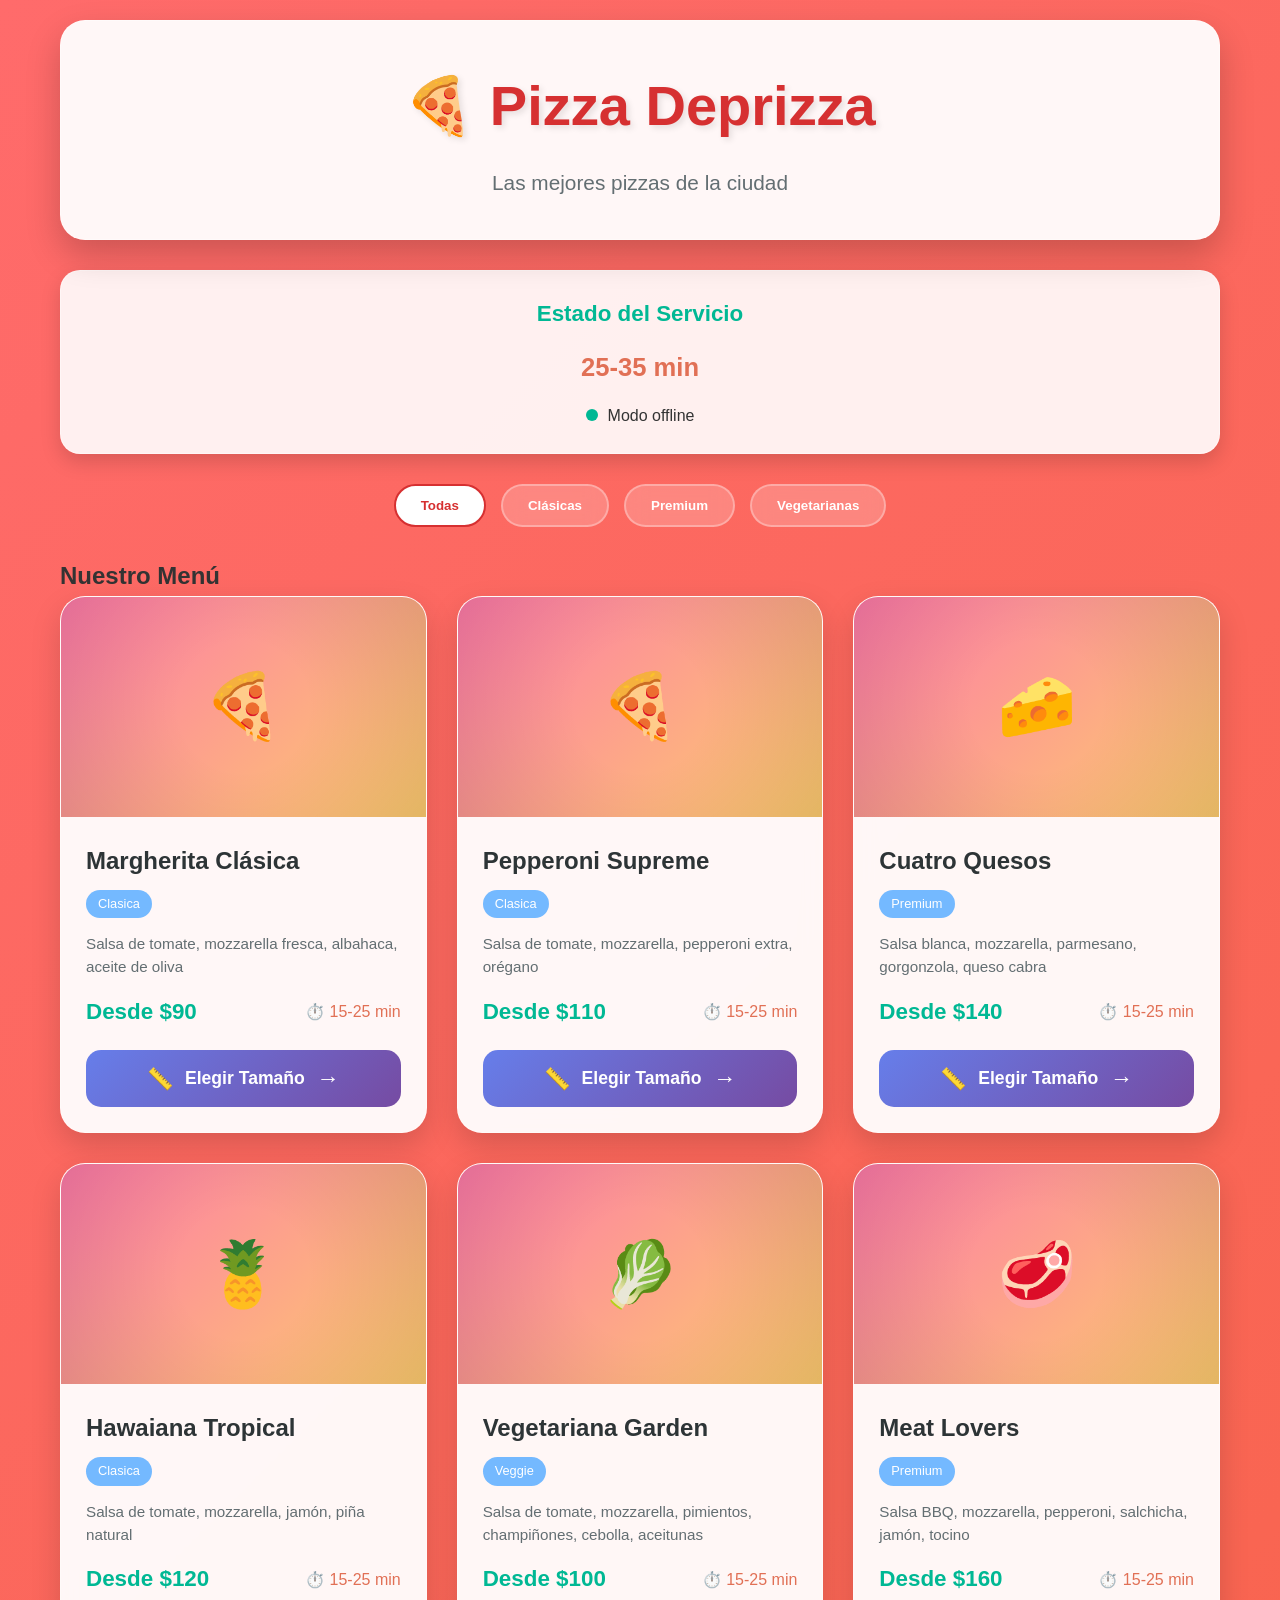
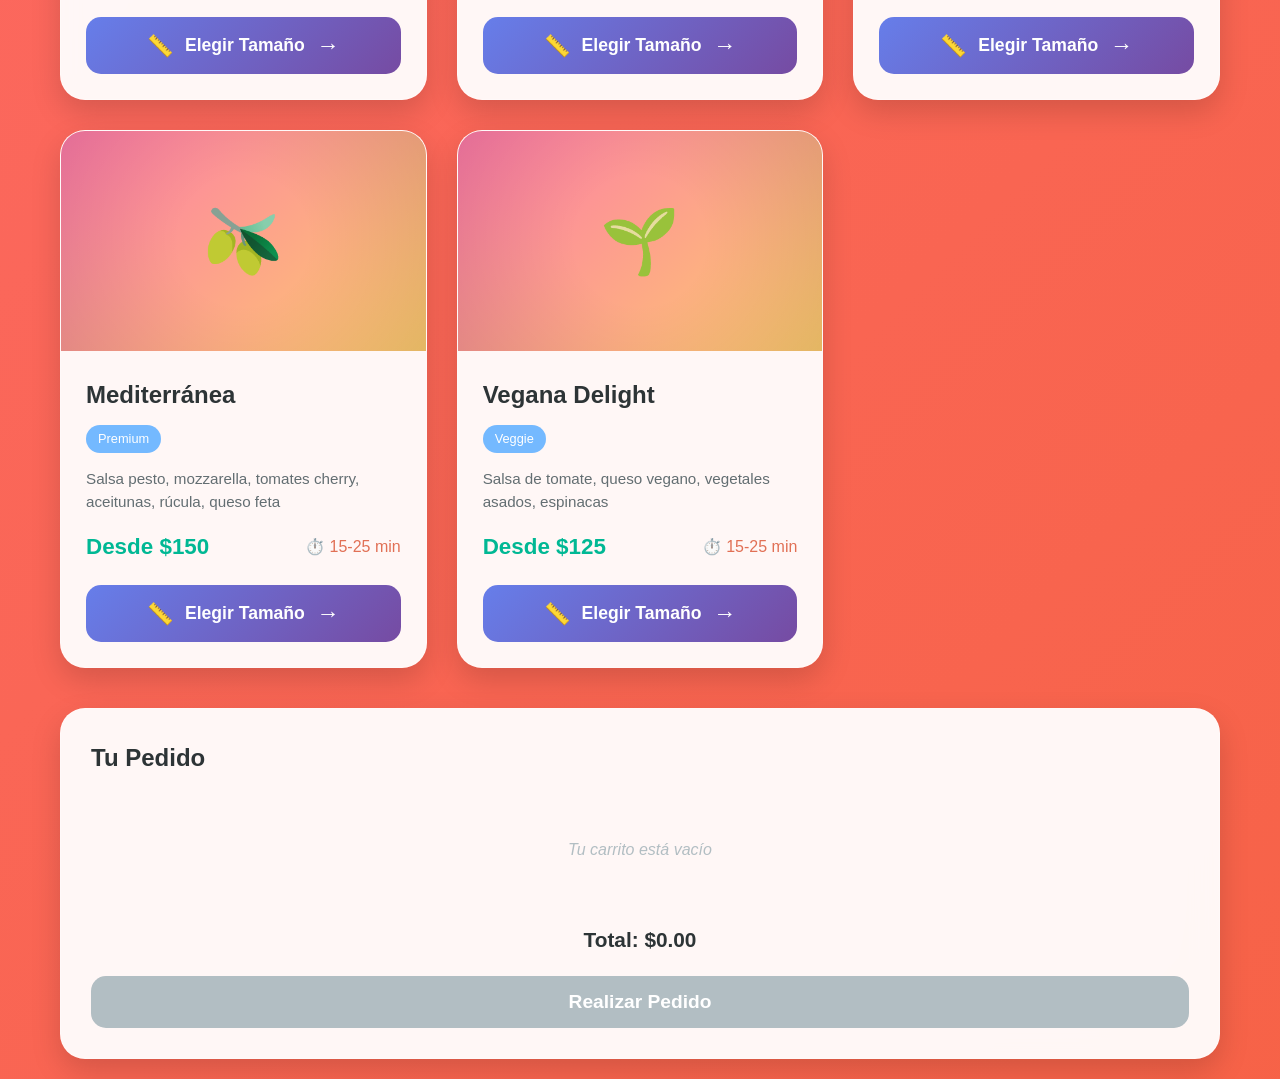
==== index.html @ fe65d40d "PARTE 1" ====
<!DOCTYPE html>
<html lang="es">
<head>
    <meta charset="UTF-8">
    <meta name="viewport" content="width=device-width, initial-scale=1.0">
    <title>Pizza Deprizza - Menú</title>
    <link rel="stylesheet" href="static/css/styles.css">
</head>
<body>
    <div class="container">
        <!-- Header -->
        <div class="header">
            <h1>🍕 Pizza Deprizza</h1>
            <p>Las mejores pizzas de la ciudad</p>
        </div>

        <!-- Status Bar -->
        <div class="status-bar">
            <h3>Estado del Servicio</h3>
            <div class="delivery-time" id="deliveryTime">Tiempo estimado: 25-35 min</div>
            <div class="status-indicator" id="statusIndicator">
                <span class="status-dot"></span>
                <span id="statusText">Recibiendo órdenes</span>
            </div>
        </div>

        <!-- Filtros -->
        <div class="filters">
            <button class="filter-btn active" data-filter="all">Todas</button>
            <button class="filter-btn" data-filter="clasica">Clásicas</button>
            <button class="filter-btn" data-filter="premium">Premium</button>
            <button class="filter-btn" data-filter="veggie">Vegetarianas</button>
        </div>

        <section class="menu">
            <h2>Nuestro Menú</h2>
            <div id="menuGrid" class="menu-grid"></div>  <!-- 👈 Este div es clave -->
          </section>

        <!-- Modal para elegir tamaño -->
        <div class="modal" id="sizeModal">
            <div class="modal-content">
            <span class="close" id="closeSize">&times;</span>
            <h2>Elige el tamaño de tu pizza</h2>
            <p id="selectedPizzaName"></p>
            <div id="sizeOptions" class="size-options"></div>
            </div>
        </div>

        <!-- Carrito -->
        <div class="cart-section">
            <h3>Tu Pedido</h3>
            <div class="cart-items" id="cartItems">
                <p class="empty-cart">Tu carrito está vacío</p>
            </div>
            <div class="cart-total">
                <strong>Total: $<span id="cartTotal">0.00</span></strong>
            </div>
            <button class="order-btn" id="orderBtn" disabled>Realizar Pedido</button>
        </div>

        <!-- Modal de Confirmación -->
        <div class="modal" id="orderModal">
            <div class="modal-content">
                <span class="close">&times;</span>
                <h2>¡Pedido Confirmado!</h2>
                <p>Tu pizza estará lista en <span id="orderTime">30 minutos</span></p>
                <div class="order-tracking">
                    <div class="tracking-step active">
                        <div class="step-number">1</div>
                        <div class="step-text">Pedido recibido</div>
                    </div>
                    <div class="tracking-step">
                        <div class="step-number">2</div>
                        <div class="step-text">Preparando</div>
                    </div>
                    <div class="tracking-step">
                        <div class="step-number">3</div>
                        <div class="step-text">En horno</div>
                    </div>
                    <div class="tracking-step">
                        <div class="step-number">4</div>
                        <div class="step-text">Lista</div>
                    </div>
                </div>
            </div>
        </div>

        <!-- Modal de Pago -->
        <div class="modal" id="paymentModal">
            <div class="modal-content">
            <span class="close" id="closePayment">&times;</span>
            <h2>Datos de Pago</h2>
            <form id="paymentForm">
                <label>Nombre:</label>
                <input type="text" id="customerName" required>
        
                <label>Método de pago:</label>
                <select id="paymentMethod" required>
                <option value="">Seleccione...</option>
                <option value="efectivo">Efectivo</option>
                <option value="tarjeta">Tarjeta</option>
                </select>
        
                <div id="cardFields" style="display:none;">
                <label>Número de tarjeta:</label>
                <input type="text" id="cardNumber" maxlength="16">
        
                <label>Fecha de expiración:</label>
                <input type="month" id="cardExpiry">
        
                <label>CVV:</label>
                <input type="text" id="cardCVV" maxlength="3">
                </div>
        
                <button type="submit">Confirmar Pago</button>
            </form>
            </div>
        </div>
    </div>    
  
    <script src="static/js/script.js"></script>
</body>
</html>
---- static/css/styles.css ----
/* Reset y fuentes */
* {
    margin: 0;
    padding: 0;
    box-sizing: border-box;
}

body {
    font-family: 'Segoe UI', Tahoma, Geneva, Verdana, sans-serif;
    background: linear-gradient(135deg, #ff6b6b, #ee5a24, #fd79a8);
    background-size: 400% 400%;
    animation: gradientShift 15s ease infinite;
    color: #333;
    line-height: 1.6;
    min-height: 100vh;
}

@keyframes gradientShift {
    0%, 100% { background-position: 0% 50%; }
    50% { background-position: 100% 50%; }
}

.container {
    max-width: 1200px;
    margin: 0 auto;
    padding: 20px;
}

/* Header */
.header {
    text-align: center;
    background: rgba(255, 255, 255, 0.95);
    padding: 40px 30px;
    border-radius: 25px;
    margin-bottom: 30px;
    box-shadow: 0 15px 35px rgba(0, 0, 0, 0.2);
    backdrop-filter: blur(15px);
    border: 1px solid rgba(255, 255, 255, 0.3);
}

.header h1 {
    font-size: 3.5em;
    color: #d63031;
    margin-bottom: 15px;
    text-shadow: 3px 3px 6px rgba(0, 0, 0, 0.1);
    animation: pulse 2s ease-in-out infinite alternate;
}

@keyframes pulse {
    from { transform: scale(1); }
    to { transform: scale(1.05); }
}

.header p {
    font-size: 1.3em;
    color: #636e72;
    font-weight: 300;
}

/* Status Bar */
.status-bar {
    background: rgba(255, 255, 255, 0.9);
    padding: 25px;
    border-radius: 20px;
    margin-bottom: 30px;
    text-align: center;
    box-shadow: 0 8px 20px rgba(0, 0, 0, 0.15);
    border: 1px solid rgba(255, 255, 255, 0.4);
}

.status-bar h3 {
    color: #00b894;
    margin-bottom: 15px;
    font-size: 1.4em;
}

.delivery-time {
    font-size: 1.6em;
    font-weight: bold;
    color: #e17055;
    margin-bottom: 15px;
}

.status-indicator {
    display: flex;
    align-items: center;
    justify-content: center;
    gap: 10px;
}

.status-dot {
    width: 12px;
    height: 12px;
    background: #00b894;
    border-radius: 50%;
    animation: blink 2s infinite;
}

@keyframes blink {
    0%, 50% { opacity: 1; }
    51%, 100% { opacity: 0.3; }
}

/* Filtros */
.filters {
    display: flex;
    justify-content: center;
    gap: 15px;
    margin-bottom: 30px;
    flex-wrap: wrap;
}

.filter-btn {
    padding: 12px 25px;
    background: rgba(255, 255, 255, 0.2);
    border: 2px solid rgba(255, 255, 255, 0.3);
    border-radius: 25px;
    color: white;
    font-weight: bold;
    cursor: pointer;
    transition: all 0.3s ease;
    backdrop-filter: blur(10px);
}

.filter-btn:hover {
    background: rgba(255, 255, 255, 0.3);
    transform: translateY(-2px);
}

.filter-btn.active {
    background: #fff;
    color: #d63031;
    border-color: #d63031;
}

/* Menu Grid */
.menu-grid {
    display: grid;
    grid-template-columns: repeat(auto-fit, minmax(350px, 1fr));
    gap: 30px;
    margin-bottom: 40px;
}

.pizza-card {
    background: rgba(255, 255, 255, 0.95);
    border-radius: 25px;
    overflow: hidden;
    box-shadow: 0 12px 30px rgba(0, 0, 0, 0.15);
    transition: all 0.4s ease;
    border: 1px solid rgba(255, 255, 255, 0.3);
    backdrop-filter: blur(10px);
}

.pizza-card:hover {
    transform: translateY(-12px);
    box-shadow: 0 25px 50px rgba(0, 0, 0, 0.25);
}

.pizza-image {
    width: 100%;
    height: 220px;
    background: linear-gradient(135deg, #fd79a8, #fdcb6e);
    display: flex;
    align-items: center;
    justify-content: center;
    font-size: 4em;
    position: relative;
    overflow: hidden;
}

.pizza-image::before {
    content: '';
    position: absolute;
    top: 0;
    left: 0;
    right: 0;
    bottom: 0;
    background: radial-gradient(circle at center, transparent 30%, rgba(0,0,0,0.1) 100%);
}

.pizza-content {
    padding: 25px;
}

.pizza-title {
    font-size: 1.5em;
    font-weight: bold;
    color: #2d3436;
    margin-bottom: 10px;
}

.pizza-category {
    display: inline-block;
    background: #74b9ff;
    color: white;
    padding: 4px 12px;
    border-radius: 15px;
    font-size: 0.8em;
    margin-bottom: 15px;
    text-transform: capitalize;
}

.pizza-ingredients {
    color: #636e72;
    margin-bottom: 15px;
    font-size: 0.95em;
    line-height: 1.5;
}

.pizza-info {
    display: flex;
    justify-content: space-between;
    align-items: center;
    margin-bottom: 20px;
}

.pizza-price {
    font-size: 1.4em;
    font-weight: bold;
    color: #00b894;
}

.pizza-time {
    color: #e17055;
    font-weight: 500;
}

/* Botón mejorado para elegir tamaño */
.size-select-btn {
    width: 100%;
    padding: 15px 20px;
    background: linear-gradient(135deg, #667eea 0%, #764ba2 100%);
    color: white;
    border: none;
    border-radius: 15px;
    font-weight: bold;
    cursor: pointer;
    transition: all 0.3s ease;
    font-size: 1.1em;
    display: flex;
    align-items: center;
    justify-content: center;
    gap: 12px;
    position: relative;
    overflow: hidden;
}

.size-select-btn::before {
    content: '';
    position: absolute;
    top: 0;
    left: -100%;
    width: 100%;
    height: 100%;
    background: linear-gradient(90deg, transparent, rgba(255,255,255,0.2), transparent);
    transition: left 0.5s;
}

.size-select-btn:hover::before {
    left: 100%;
}

.size-select-btn:hover {
    background: linear-gradient(135deg, #5a67d8 0%, #6a4c93 100%);
    transform: translateY(-2px);
    box-shadow: 0 8px 25px rgba(102, 126, 234, 0.4);
}

.btn-icon {
    font-size: 1.2em;
}

.btn-text {
    font-weight: 600;
}

.btn-arrow {
    font-size: 1.3em;
    transition: transform 0.3s ease;
}

.size-select-btn:hover .btn-arrow {
    transform: translateX(3px);
}

/* Carrito */
.cart-section {
    background: rgba(255, 255, 255, 0.95);
    padding: 30px;
    border-radius: 25px;
    box-shadow: 0 12px 30px rgba(0, 0, 0, 0.15);
    backdrop-filter: blur(15px);
    border: 1px solid rgba(255, 255, 255, 0.3);
}

.cart-section h3 {
    color: #2d3436;
    margin-bottom: 20px;
    font-size: 1.5em;
}

.cart-items {
    min-height: 100px;
    margin-bottom: 20px;
}

.empty-cart {
    text-align: center;
    color: #b2bec3;
    font-style: italic;
    padding: 40px 0;
}

.cart-item {
    display: flex;
    justify-content: space-between;
    align-items: center;
    padding: 15px 0;
    border-bottom: 1px solid #ddd;
}

.cart-item:last-child {
    border-bottom: none;
}

.cart-item-info {
    flex: 1;
}

.cart-item-controls {
    display: flex;
    align-items: center;
    gap: 15px;
}

.item-price {
    font-weight: bold;
    color: #00b894;
}

.remove-btn {
    background: #e74c3c;
    color: white;
    border: none;
    width: 30px;
    height: 30px;
    border-radius: 50%;
    cursor: pointer;
    font-size: 14px;
    transition: all 0.3s ease;
}

.remove-btn:hover {
    background: #c0392b;
    transform: scale(1.1);
}

.cart-total {
    text-align: center;
    font-size: 1.3em;
    margin-bottom: 20px;
    color: #2d3436;
}

.order-btn {
    width: 100%;
    padding: 15px;
    background: linear-gradient(135deg, #d63031, #e84393);
    color: white;
    border: none;
    border-radius: 15px;
    font-weight: bold;
    font-size: 1.2em;
    cursor: pointer;
    transition: all 0.3s ease;
}

.order-btn:hover:not(:disabled) {
    background: linear-gradient(135deg, #e84393, #fd79a8);
    transform: translateY(-2px);
    box-shadow: 0 8px 20px rgba(214, 48, 49, 0.3);
}

.order-btn:disabled {
    background: #b2bec3;
    cursor: not-allowed;
}

/* Modal */
.modal {
    display: none;
    position: fixed;
    z-index: 1000;
    left: 0;
    top: 0;
    width: 100%;
    height: 100%;
    background: rgba(0, 0, 0, 0.5);
    backdrop-filter: blur(5px);
}

.modal-content {
    background: white;
    margin: 5% auto;
    padding: 40px;
    border-radius: 25px;
    width: 90%;
    max-width: 600px;
    text-align: center;
    box-shadow: 0 20px 40px rgba(0, 0, 0, 0.3);
    max-height: 80vh;
    overflow-y: auto;
}

.close {
    color: #aaa;
    float: right;
    font-size: 28px;
    font-weight: bold;
    cursor: pointer;
    line-height: 1;
}

.close:hover {
    color: #d63031;
}

/* Opciones de tamaño mejoradas */
.size-options {
    display: flex;
    flex-direction: column;
    gap: 15px;
    margin-top: 25px;
}

.size-option-btn {
    padding: 20px;
    border: 2px solid #e9ecef;
    background: white;
    border-radius: 15px;
    cursor: pointer;
    transition: all 0.3s ease;
    text-align: left;
    position: relative;
    overflow: hidden;
}

.size-option-btn::before {
    content: '';
    position: absolute;
    top: 0;
    left: -100%;
    width: 100%;
    height: 100%;
    background: linear-gradient(90deg, transparent, rgba(255,165,0,0.1), transparent);
    transition: left 0.4s;
}

.size-option-btn:hover::before {
    left: 100%;
}

.size-option-btn:hover {
    border-color: #ff9800;
    background: #fff8e1;
    transform: translateY(-3px);
    box-shadow: 0 8px 25px rgba(255, 152, 0, 0.2);
}

.size-info {
    display: flex;
    justify-content: space-between;
    align-items: center;
    margin-bottom: 8px;
}

.size-name {
    font-size: 1.2em;
    font-weight: bold;
    color: #2d3436;
}

.size-price {
    font-size: 1.4em;
    font-weight: bold;
    color: #00b894;
}

.size-detail {
    color: #636e72;
    font-size: 0.9em;
}

.price-per-slice {
    background: #f8f9fa;
    padding: 4px 8px;
    border-radius: 8px;
}

/* Order Tracking */
.order-tracking {
    margin-top: 30px;
    display: flex;
    justify-content: space-between;
    align-items: center;
}

.tracking-step {
    display: flex;
    flex-direction: column;
    align-items: center;
    flex: 1;
    position: relative;
}

.tracking-step::after {
    content: '';
    position: absolute;
    top: 20px;
    left: 60%;
    width: 80%;
    height: 2px;
    background: #ddd;
    z-index: -1;
}

.tracking-step:last-child::after {
    display: none;
}

.step-number {
    width: 40px;
    height: 40px;
    border-radius: 50%;
    background: #ddd;
    color: white;
    display: flex;
    align-items: center;
    justify-content: center;
    font-weight: bold;
    margin-bottom: 10px;
}

.tracking-step.active .step-number {
    background: #00b894;
}

.step-text {
    font-size: 0.9em;
    text-align: center;
}

/* Formulario de pago */
#paymentForm {
    text-align: left;
}

#paymentForm label {
    display: block;
    margin-bottom: 5px;
    font-weight: bold;
    color: #2d3436;
}

#paymentForm input,
#paymentForm select {
    width: 100%;
    padding: 12px;
    margin-bottom: 15px;
    border: 2px solid #e9ecef;
    border-radius: 10px;
    font-size: 16px;
    transition: border-color 0.3s ease;
}

#paymentForm input:focus,
#paymentForm select:focus {
    outline: none;
    border-color: #667eea;
    box-shadow: 0 0 10px rgba(102, 126, 234, 0.2);
}

#paymentForm button {
    width: 100%;
    padding: 15px;
    background: linear-gradient(135deg, #00b894, #00a085);
    color: white;
    border: none;
    border-radius: 10px;
    font-size: 18px;
    font-weight: bold;
    cursor: pointer;
    transition: all 0.3s ease;
}

#paymentForm button:hover {
    background: linear-gradient(135deg, #00a085, #008f73);
    transform: translateY(-2px);
    box-shadow: 0 5px 15px rgba(0, 184, 148, 0.3);
}

/* Responsive */
@media (max-width: 768px) {
    .container {
        padding: 15px;
    }
    
    .header h1 {
        font-size: 2.5em;
    }
    
    .menu-grid {
        grid-template-columns: 1fr;
        gap: 20px;
    }
    
    .filters {
        gap: 10px;
    }
    
    .filter-btn {
        padding: 8px 15px;
        font-size: 0.9em;
    }
    
    .order-tracking {
        flex-direction: column;
        gap: 20px;
    }
    
    .tracking-step::after {
        display: none;
    }
    
    .modal-content {
        margin: 10% auto;
        padding: 25px;
        width: 95%;
    }
    
    .size-option-btn {
        padding: 15px;
    }
    
    .size-info {
        flex-direction: column;
        align-items: flex-start;
        gap: 5px;
    }
    
    .pizza-card {
        margin-bottom: 20px;
    }
    
    .btn-text {
        display: none;
    }
    
    .size-select-btn {
        padding: 12px;
    }
}
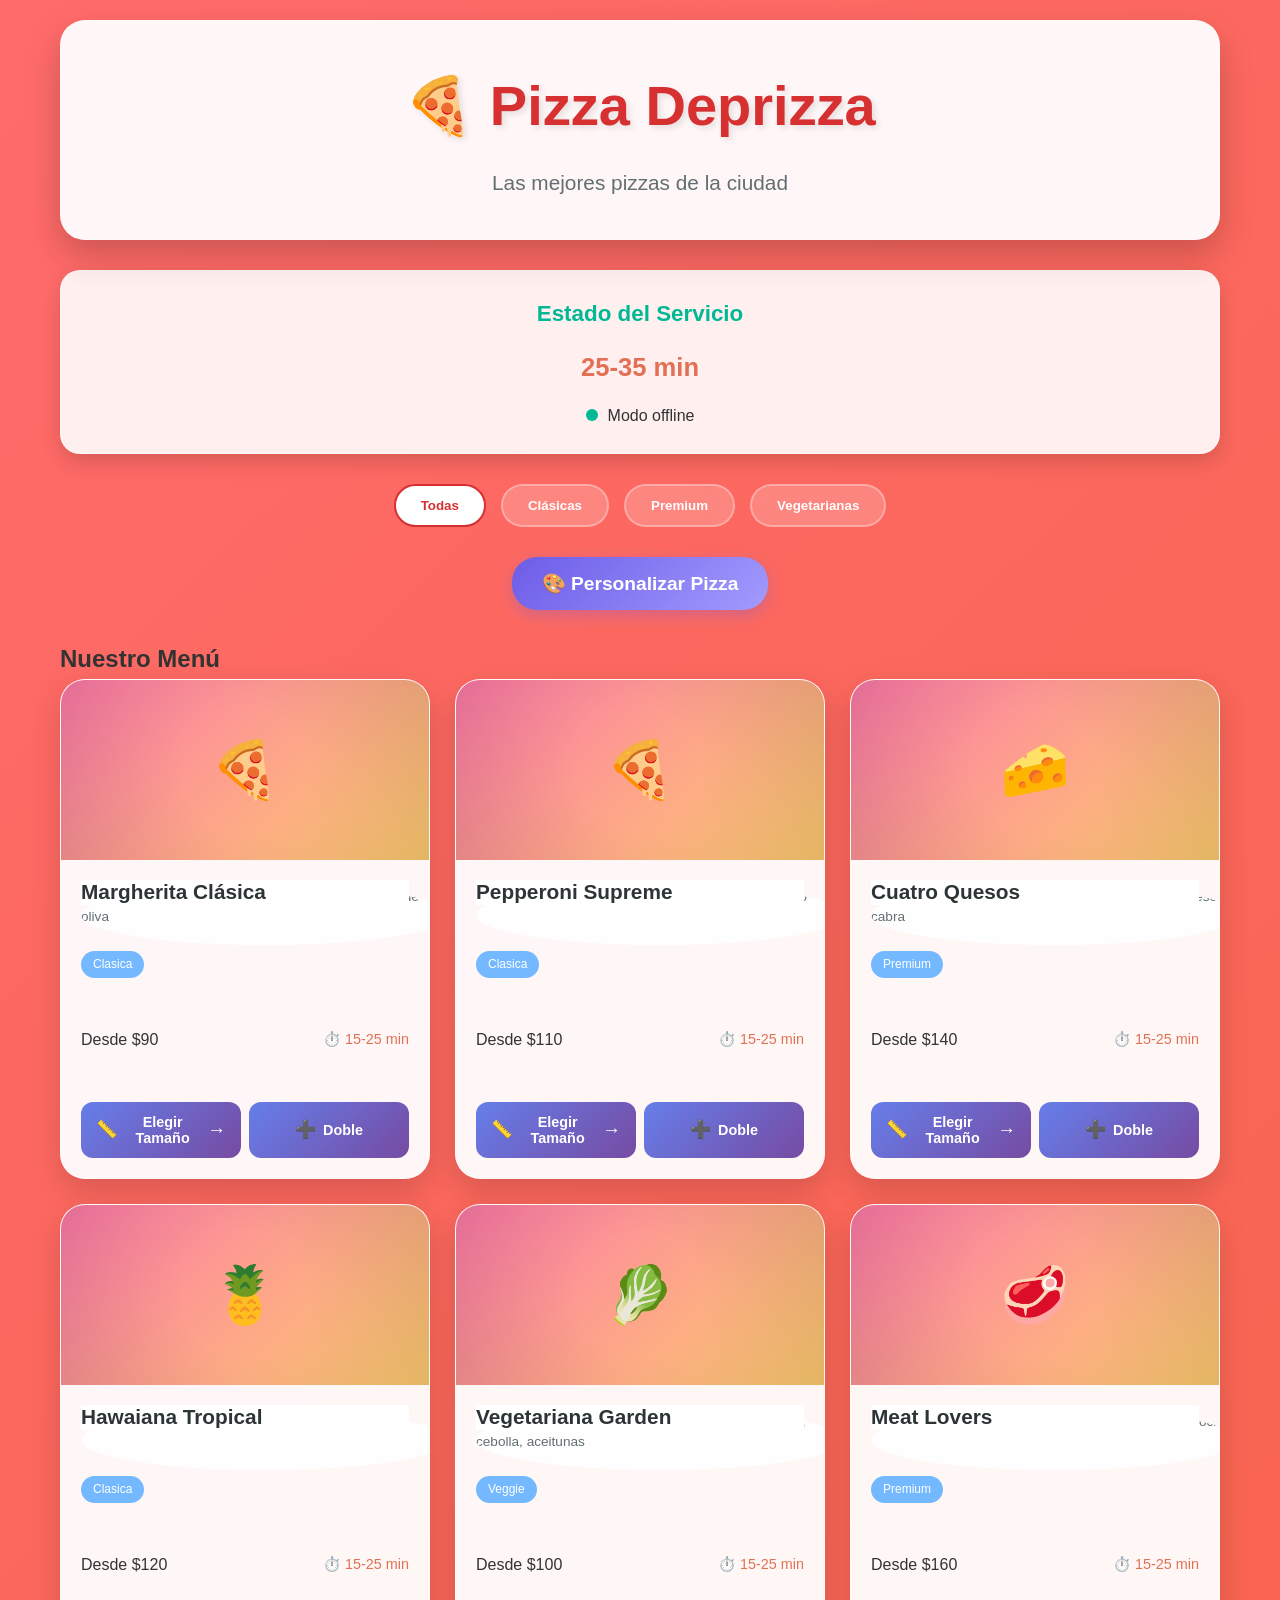
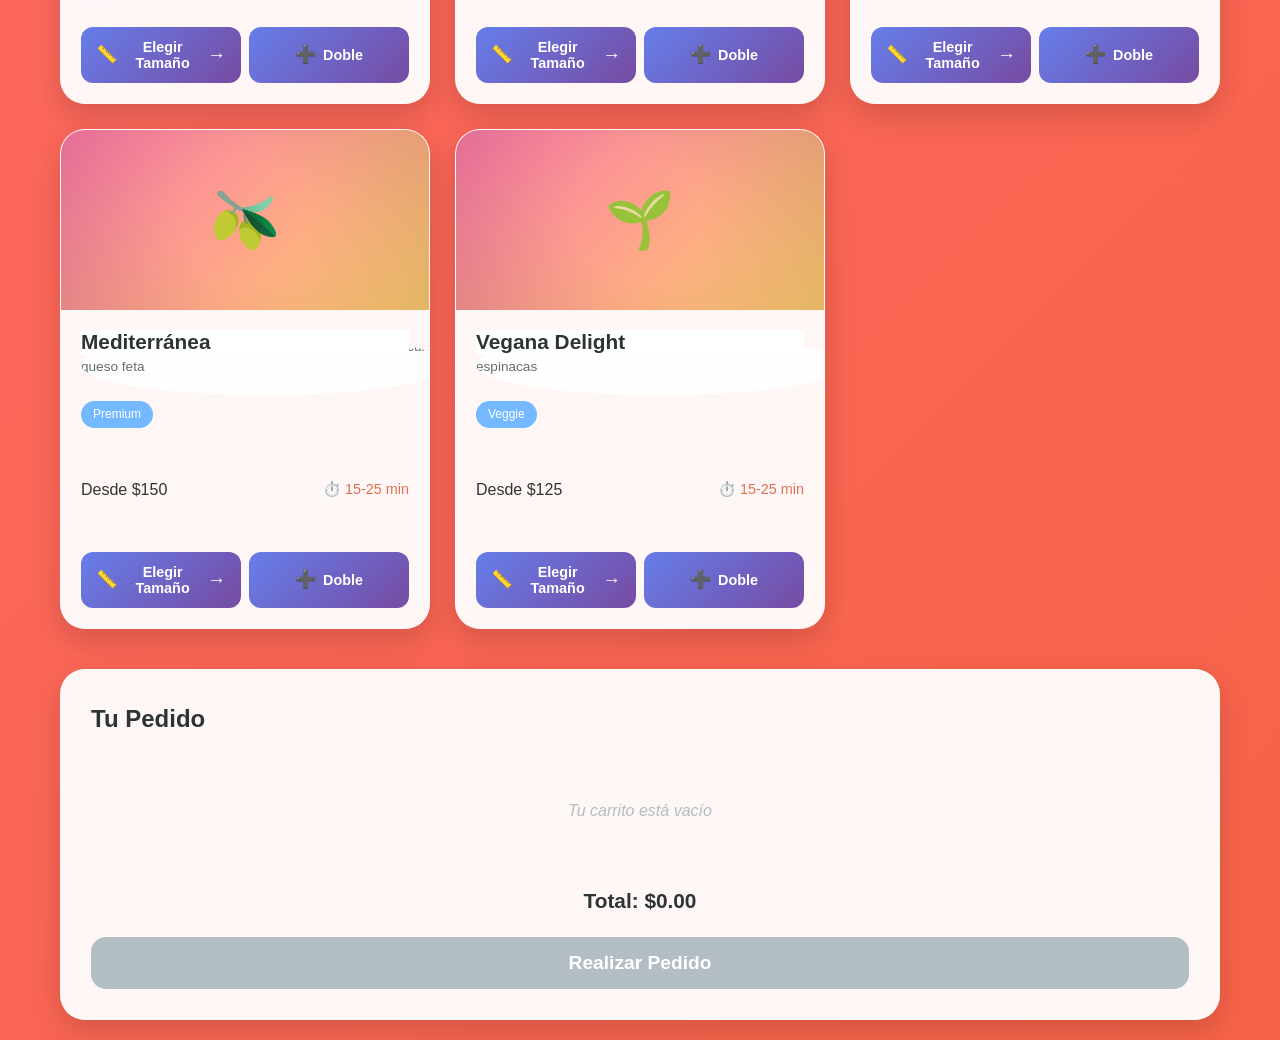
==== commit 3ce5681f: "PERSONALIZACION PIZZAS" ====
--- a/index.html
+++ b/index.html
@@ -32,6 +32,138 @@
             <button class="filter-btn" data-filter="veggie">Vegetarianas</button>
         </div>
 
+        <!-- Botón personalizar pizza -->
+        <button class="custom-pizza-btn" onclick="showCustomizer()">
+            🎨 Personalizar Pizza
+        </button>
+
+        <!-- Personalizador de pizzas -->
+        <div class="pizza-customizer" id="pizzaCustomizer">
+            <div class="customizer-header">
+                <h2>🍕 Crea tu pizza perfecta</h2>
+                <p>Personaliza cada detalle de tu pizza</p>
+            </div>
+            
+            <div class="customizer-content">
+                <div class="customizer-options">
+                    <!-- Tamaño -->
+                    <div class="option-group">
+                        <h3>Tamaño</h3>
+                        <div class="option-items">
+                            <div class="option-item" data-type="size" data-value="individual" data-pieces="4">
+                                Individual (4pz)
+                                <span class="price">Base $120</span>
+                            </div>
+                            <div class="option-item" data-type="size" data-value="chica" data-pieces="6">
+                                Chica (6pz)
+                                <span class="price">$150</span>
+                            </div>
+                            <div class="option-item selected" data-type="size" data-value="mediana" data-pieces="8">
+                                Mediana (8pz)
+                                <span class="price">$180</span>
+                            </div>
+                            <div class="option-item" data-type="size" data-value="grande" data-pieces="12">
+                                Grande (12pz)
+                                <span class="price">$240</span>
+                            </div>
+                            <div class="option-item" data-type="size" data-value="familiar" data-pieces="16">
+                                Familiar (16pz)
+                                <span class="price">$300</span>
+                            </div>
+                        </div>
+                    </div>
+
+                    <!-- Masa -->
+                    <div class="option-group">
+                        <h3>Tipo de Masa</h3>
+                        <div class="option-items">
+                            <div class="option-item selected" data-type="dough" data-value="tradicional" data-price="0">
+                                Tradicional
+                                <span class="price">Incluida</span>
+                            </div>
+                            <div class="option-item" data-type="dough" data-value="delgada" data-price="0">
+                                Delgada
+                                <span class="price">Incluida</span>
+                            </div>
+                            <div class="option-item" data-type="dough" data-value="gruesa" data-price="20">
+                                Gruesa
+                                <span class="price">+$20</span>
+                            </div>
+                        </div>
+                    </div>
+
+                    <!-- Salsa -->
+                    <div class="option-group">
+                        <h3>Salsa Base</h3>
+                        <div class="option-items">
+                            <div class="option-item selected" data-type="sauce" data-value="tomate" data-price="0">
+                                Tomate
+                                <span class="price">Incluida</span>
+                            </div>
+                            <div class="option-item" data-type="sauce" data-value="bbq" data-price="15">
+                                BBQ
+                                <span class="price">+$15</span>
+                            </div>
+                            <div class="option-item" data-type="sauce" data-value="pesto" data-price="25">
+                                Pesto
+                                <span class="price">+$25</span>
+                            </div>
+                            <div class="option-item" data-type="sauce" data-value="blanca" data-price="20">
+                                Blanca
+                                <span class="price">+$20</span>
+                            </div>
+                        </div>
+                    </div>
+
+                    <!-- Queso -->
+                    <div class="option-group">
+                        <h3>Queso Base</h3>
+                        <div class="option-items">
+                            <div class="option-item selected" data-type="cheese" data-value="mozzarella" data-price="0">
+                                Mozzarella
+                                <span class="price">Incluido</span>
+                            </div>
+                            <div class="option-item" data-type="cheese" data-value="cheddar" data-price="25">
+                                Cheddar
+                                <span class="price">+$25</span>
+                            </div>
+                            <div class="option-item" data-type="cheese" data-value="parmesano" data-price="35">
+                                Parmesano
+                                <span class="price">+$35</span>
+                            </div>
+                        </div>
+                    </div>
+
+                    <!-- Ingredientes -->
+                    <div class="option-group">
+                        <h3>Ingredientes Adicionales</h3>
+                        <div class="ingredient-options" id="ingredientOptions"></div>
+                    </div>
+                </div>
+
+                <!-- Vista previa -->
+                <div class="pizza-preview">
+                    <h3 class="preview-title">Vista Previa</h3>
+                    <div class="pizza-visual" id="pizzaVisual">
+                        <div class="pizza-base"></div>
+                        <div class="pizza-sauce" id="pizzaSauce"></div>
+                        <div class="pizza-cheese" id="pizzaCheese"></div>
+                        <div class="pizza-ingredients" id="pizzaIngredients"></div>
+                    </div>
+                    <div class="preview-details">
+                        <div class="preview-size" id="previewSize">Mediana (8 piezas)</div>
+                        <div class="preview-total" id="previewTotal">$180</div>
+                        <button class="add-custom-btn" id="addCustomBtn" onclick="addCustomPizza()">
+                            Agregar al Carrito
+                        </button>
+                        <button class="add-custom-btn" onclick="hideCustomizer()" style="background: #636e72; margin-top: 10px;">
+                            Cancelar
+                        </button>
+                    </div>
+                </div>
+            </div>
+        </div>
+
         <section class="menu">
             <h2>Nuestro Menú</h2>
             <div id="menuGrid" class="menu-grid"></div>  <!-- 👈 Este div es clave -->
@@ -44,6 +176,19 @@
             <h2>Elige el tamaño de tu pizza</h2>
             <p id="selectedPizzaName"></p>
             <div id="sizeOptions" class="size-options"></div>
+            </div>
+        </div>
+
+        <div class="modal double-modal" id="doubleModal">
+            <div class="modal-content">
+                <span class="close" id="closeDouble">&times;</span>
+                <h2>Doble porción de ingrediente</h2>
+                <p id="selectedPizzaNameDouble"></p>
+                <p>Selecciona un ingrediente para doble porción:</p>
+                <div class="ingredient-list" id="doubleIngredientList"></div>
+                <div style="margin-top: 20px;">
+                    <strong>Costo adicional: +$<span id="doubleExtraCost">30</span></strong>
+                </div>
             </div>
         </div>
 
--- a/static/css/styles.css
+++ b/static/css/styles.css
@@ -133,11 +133,34 @@
     border-color: #d63031;
 }
 
+/* Botón personalizar */
+.custom-pizza-btn {
+    background: linear-gradient(135deg, #6c5ce7, #a29bfe);
+    color: white;
+    border: none;
+    padding: 15px 30px;
+    border-radius: 25px;
+    font-size: 1.2em;
+    font-weight: bold;
+    cursor: pointer;
+    margin-bottom: 30px;
+    display: block;
+    margin-left: auto;
+    margin-right: auto;
+    transition: all 0.3s ease;
+    box-shadow: 0 5px 15px rgba(108, 92, 231, 0.3);
+}
+
+.custom-pizza-btn:hover {
+    transform: translateY(-3px);
+    box-shadow: 0 8px 25px rgba(108, 92, 231, 0.4);
+}
+
 /* Menu Grid */
 .menu-grid {
     display: grid;
-    grid-template-columns: repeat(auto-fit, minmax(350px, 1fr));
-    gap: 30px;
+    grid-template-columns: repeat(3, 1fr);
+    gap: 25px;
     margin-bottom: 40px;
 }
 
@@ -149,23 +172,27 @@
     transition: all 0.4s ease;
     border: 1px solid rgba(255, 255, 255, 0.3);
     backdrop-filter: blur(10px);
+    display: flex;
+    flex-direction: column;
+    min-height: 500px; /* Altura mínima fija */
 }
 
 .pizza-card:hover {
-    transform: translateY(-12px);
-    box-shadow: 0 25px 50px rgba(0, 0, 0, 0.25);
+    transform: translateY(-8px); /* Reducir movimiento */
+    box-shadow: 0 20px 40px rgba(0, 0, 0, 0.2);
 }
 
 .pizza-image {
     width: 100%;
-    height: 220px;
+    height: 180px; /* Reducir de 220px a 180px */
     background: linear-gradient(135deg, #fd79a8, #fdcb6e);
     display: flex;
     align-items: center;
     justify-content: center;
-    font-size: 4em;
+    font-size: 3.5em; /* Reducir tamaño del emoji */
     position: relative;
     overflow: hidden;
+    flex-shrink: 0; /* No se encoge */
 }
 
 .pizza-image::before {
@@ -179,14 +206,23 @@
 }
 
 .pizza-content {
-    padding: 25px;
+    padding: 20px;
+    display: flex;
+    flex-direction: column;
+    flex-grow: 1;
+    justify-content: space-between;
+    position: relative;
 }
 
 .pizza-title {
-    font-size: 1.5em;
+    font-size: 1.3em;
     font-weight: bold;
     color: #2d3436;
-    margin-bottom: 10px;
+    margin-bottom: 12px; /* Aumentar de 8px a 12px */
+    line-height: 1.2;
+    z-index: 2; /* Asegurar que esté encima */
+    position: relative;
+    background: white; /* Fondo blanco para evitar transparencias */
 }
 
 .pizza-category {
@@ -195,54 +231,405 @@
     color: white;
     padding: 4px 12px;
     border-radius: 15px;
-    font-size: 0.8em;
-    margin-bottom: 15px;
+    font-size: 0.75em;
+    margin-bottom: 15px; /* Aumentar de 12px a 15px */
     text-transform: capitalize;
+    width: fit-content;
+    z-index: 2;
+    position: relative;
 }
 
 .pizza-ingredients {
     color: #636e72;
+    margin-top: 5px; /* Agregar margen superior */
     margin-bottom: 15px;
-    font-size: 0.95em;
-    line-height: 1.5;
+    font-size: 0.85em;
+    line-height: 1.5; /* Aumentar line-height */
+    flex-grow: 1;
+    display: -webkit-box;
+    -webkit-line-clamp: 3;
+    line-clamp: 3;
+    -webkit-box-orient: vertical;
+    overflow: hidden;
+    text-overflow: ellipsis;
+    word-wrap: break-word; /* Agregar esto */
+    min-height: 60px; /* Altura mínima fija */
+    max-height: 60px; /* Altura máxima fija */
+    z-index: 1;
+    position: relative;
+    background: rgba(255, 255, 255, 0.9); /* Fondo semi-transparente */
+    padding: 2px 0; /* Pequeño padding interno */
 }
 
 .pizza-info {
     display: flex;
     justify-content: space-between;
     align-items: center;
-    margin-bottom: 20px;
-}
-
-.pizza-price {
-    font-size: 1.4em;
-    font-weight: bold;
-    color: #00b894;
+    margin-bottom: 15px;
+    flex-shrink: 0;
+}
+
+
+.pizza-actions {
+    display: flex;
+    gap: 10px;
+}
+
+.double-btn {
+    background: linear-gradient(135deg, #fd79a8, #e84393);
+    font-size: 0.9em;
+    padding: 15px 10px;
+    flex: 0.7;
+}
+
+.double-btn:hover {
+    background: linear-gradient(135deg, #e84393, #fd79a8);
+    box-shadow: 0 8px 25px rgba(253, 121, 168, 0.4);
 }
 
 .pizza-time {
     color: #e17055;
     font-weight: 500;
+    font-size: 0.9em;
+}
+
+/* Pizza Actions - Mejor espaciado */
+.pizza-actions {
+    display: flex;
+    gap: 8px;
+    flex-shrink: 0;
 }
 
 /* Botón mejorado para elegir tamaño */
 .size-select-btn {
+    flex: 1;
+    padding: 12px 15px; /* Reducir padding */
+    background: linear-gradient(135deg, #667eea 0%, #764ba2 100%);
+    color: white;
+    border: none;
+    border-radius: 12px; /* Reducir border-radius */
+    font-weight: bold;
+    cursor: pointer;
+    transition: all 0.3s ease;
+    font-size: 0.9em; /* Reducir tamaño de fuente */
+    display: flex;
+    align-items: center;
+    justify-content: center;
+    gap: 6px;
+    position: relative;
+    overflow: hidden;
+    min-height: 44px; /* Altura mínima */
+}
+
+/* Modal de doble porción */
+.double-modal .modal-content {
+    max-width: 500px;
+}
+
+.ingredient-list {
+    display: flex;
+    flex-direction: column;
+    gap: 10px;
+    margin: 20px 0;
+}
+
+.ingredient-item {
+    display: flex;
+    justify-content: space-between;
+    align-items: center;
+    padding: 15px;
+    border: 2px solid #e9ecef;
+    border-radius: 10px;
+    cursor: pointer;
+    transition: all 0.3s ease;
+}
+
+.ingredient-item:hover {
+    border-color: #fd79a8;
+    background: #fef7f7;
+}
+
+.ingredient-item.selected {
+    border-color: #fd79a8;
+    background: #fef0f5;
+}
+
+.ingredient-name {
+    font-weight: 500;
+    color: #2d3436;
+}
+
+.ingredient-price {
+    color: #00b894;
+    font-weight: bold;
+}
+
+/* Personalizador de pizzas */
+.pizza-customizer {
+    display: none;
+    background: rgba(255, 255, 255, 0.95);
+    border-radius: 25px;
+    padding: 30px;
+    margin-bottom: 30px;
+    box-shadow: 0 15px 35px rgba(0, 0, 0, 0.2);
+}
+
+.customizer-header {
+    text-align: center;
+    margin-bottom: 30px;
+}
+
+.customizer-header h2 {
+    color: #2d3436;
+    margin-bottom: 10px;
+}
+
+.customizer-content {
+    display: grid;
+    grid-template-columns: 1fr 300px;
+    gap: 30px;
+}
+
+.customizer-options {
+    display: flex;
+    flex-direction: column;
+    gap: 25px;
+}
+
+.option-group h3 {
+    color: #2d3436;
+    margin-bottom: 15px;
+    font-size: 1.2em;
+    border-bottom: 2px solid #fd79a8;
+    padding-bottom: 5px;
+}
+
+.option-items {
+    display: grid;
+    grid-template-columns: repeat(auto-fit, minmax(120px, 1fr));
+    gap: 10px;
+}
+
+.option-item {
+    padding: 10px 15px;
+    border: 2px solid #e9ecef;
+    border-radius: 10px;
+    text-align: center;
+    cursor: pointer;
+    transition: all 0.3s ease;
+    background: white;
+}
+
+.option-item:hover {
+    border-color: #fd79a8;
+    background: #fef7f7;
+}
+
+.option-item.selected {
+    border-color: #fd79a8;
+    background: #fd79a8;
+    color: white;
+}
+
+.option-item .price {
+    display: block;
+    font-size: 0.9em;
+    margin-top: 5px;
+    color: #00b894;
+}
+
+.option-item.selected .price {
+    color: white;
+}
+
+.ingredient-options {
+    max-height: 200px;
+    overflow-y: auto;
+}
+
+.ingredient-option {
+    display: flex;
+    justify-content: space-between;
+    align-items: center;
+    padding: 10px;
+    border: 1px solid #e9ecef;
+    border-radius: 8px;
+    margin-bottom: 8px;
+    cursor: pointer;
+    transition: all 0.3s ease;
+}
+
+.ingredient-option:hover {
+    background: #f8f9fa;
+}
+
+.ingredient-controls {
+    display: flex;
+    gap: 10px;
+    align-items: center;
+}
+
+.half-btn {
+    padding: 4px 8px;
+    font-size: 0.8em;
+    border: 1px solid #fd79a8;
+    background: white;
+    color: #fd79a8;
+    border-radius: 5px;
+    cursor: pointer;
+    transition: all 0.3s ease;
+}
+
+.half-btn.active {
+    background: #fd79a8;
+    color: white;
+}
+
+.quantity-controls {
+    display: flex;
+    align-items: center;
+    gap: 5px;
+}
+
+.qty-btn {
+    width: 25px;
+    height: 25px;
+    border: 1px solid #ddd;
+    background: white;
+    border-radius: 50%;
+    cursor: pointer;
+    display: flex;
+    align-items: center;
+    justify-content: center;
+    font-size: 0.9em;
+}
+
+.qty-btn:hover {
+    background: #f8f9fa;
+}
+
+/* Vista previa de pizza */
+.pizza-preview {
+    background: white;
+    border-radius: 20px;
+    padding: 20px;
+    box-shadow: 0 5px 15px rgba(0,0,0,0.1);
+    height: fit-content;
+    position: sticky;
+    top: 20px;
+}
+
+.preview-title {
+    text-align: center;
+    color: #2d3436;
+    margin-bottom: 20px;
+    font-size: 1.2em;
+}
+
+.pizza-visual {
+    width: 250px;
+    height: 250px;
+    border-radius: 50%;
+    background: #f4a261;
+    position: relative;
+    margin: 0 auto 20px;
+    display: flex;
+    align-items: center;
+    justify-content: center;
+    overflow: hidden;
+    box-shadow: 0 5px 20px rgba(0,0,0,0.2);
+}
+
+.pizza-base {
+    width: 90%;
+    height: 90%;
+    border-radius: 50%;
+    background: #d4a574;
+    position: absolute;
+    box-shadow: inset 0 0 20px rgba(0,0,0,0.1);
+}
+
+.pizza-sauce {
+    width: 80%;
+    height: 80%;
+    border-radius: 50%;
+    background: #e63946;
+    position: absolute;
+    transition: all 0.3s ease;
+}
+
+.pizza-cheese {
+    width: 75%;
+    height: 75%;
+    border-radius: 50%;
+    background: #fff3cd;
+    position: absolute;
+    transition: all 0.3s ease;
+}
+
+.pizza-ingredients {
+    position: absolute;
     width: 100%;
-    padding: 15px 20px;
-    background: linear-gradient(135deg, #667eea 0%, #764ba2 100%);
+    height: 100%;
+    border-radius: 50%;
+}
+
+.ingredient-dot {
+    position: absolute;
+    width: 15px;
+    height: 15px;
+    border-radius: 50%;
+    transition: all 0.3s ease;
+}
+
+.ingredient-pepperoni { background: #8b0000; }
+.ingredient-champiñones { background: #d2b48c; }
+.ingredient-pimientos { background: #228b22; }
+.ingredient-cebolla { background: #dda0dd; }
+.ingredient-jamón { background: #ffc0cb; }
+.ingredient-piña { background: #ffd700; }
+.ingredient-aceitunas { background: #556b2f; }
+.ingredient-tocino { background: #d2691e; }
+.ingredient-salchicha { background: #8b4513; }
+
+.preview-details {
+    text-align: center;
+}
+
+.preview-size {
+    font-size: 1.1em;
+    color: #636e72;
+    margin-bottom: 10px;
+}
+
+.preview-total {
+    font-size: 1.5em;
+    font-weight: bold;
+    color: #00b894;
+    margin-bottom: 20px;
+}
+
+.add-custom-btn {
+    width: 100%;
+    padding: 15px;
+    background: linear-gradient(135deg, #00b894, #00cec9);
     color: white;
     border: none;
     border-radius: 15px;
     font-weight: bold;
-    cursor: pointer;
-    transition: all 0.3s ease;
     font-size: 1.1em;
-    display: flex;
-    align-items: center;
-    justify-content: center;
-    gap: 12px;
-    position: relative;
-    overflow: hidden;
+    cursor: pointer;
+    transition: all 0.3s ease;
+}
+
+.add-custom-btn:hover {
+    background: linear-gradient(135deg, #00cec9, #81ecec);
+    transform: translateY(-2px);
+}
+
+.add-custom-btn:disabled {
+    background: #b2bec3;
+    cursor: not-allowed;
 }
 
 .size-select-btn::before {
@@ -610,7 +997,7 @@
     }
     
     .menu-grid {
-        grid-template-columns: 1fr;
+        grid-template-columns: 1fr; /* 1 columna en móviles */
         gap: 20px;
     }
     
@@ -637,9 +1024,26 @@
         padding: 25px;
         width: 95%;
     }
-    
-    .size-option-btn {
-        padding: 15px;
+
+    .customizer-content {
+        grid-template-columns: 1fr;
+    }
+    
+    .pizza-preview {
+        order: -1;
+        position: relative;
+        top: 0;
+    }
+    
+    .pizza-actions {
+        flex-direction: column;
+        gap: 10px;
+    }
+    
+    .size-select-btn,
+    .double-btn {
+        flex: 1;
+        min-height: 48px;
     }
     
     .size-info {
@@ -649,14 +1053,26 @@
     }
     
     .pizza-card {
-        margin-bottom: 20px;
+        min-height: auto; /* Altura automática en móviles */
     }
     
     .btn-text {
-        display: none;
+        white-space: nowrap;
+        overflow: hidden;
+        text-overflow: ellipsis;
     }
     
     .size-select-btn {
         padding: 12px;
     }
+}
+
+@media (max-width: 1024px) {
+    .btn-text {
+        display: none; /* Ocultar texto en pantallas medianas */
+    }
+    
+    .size-select-btn {
+        padding: 12px 8px;
+    }
 }
